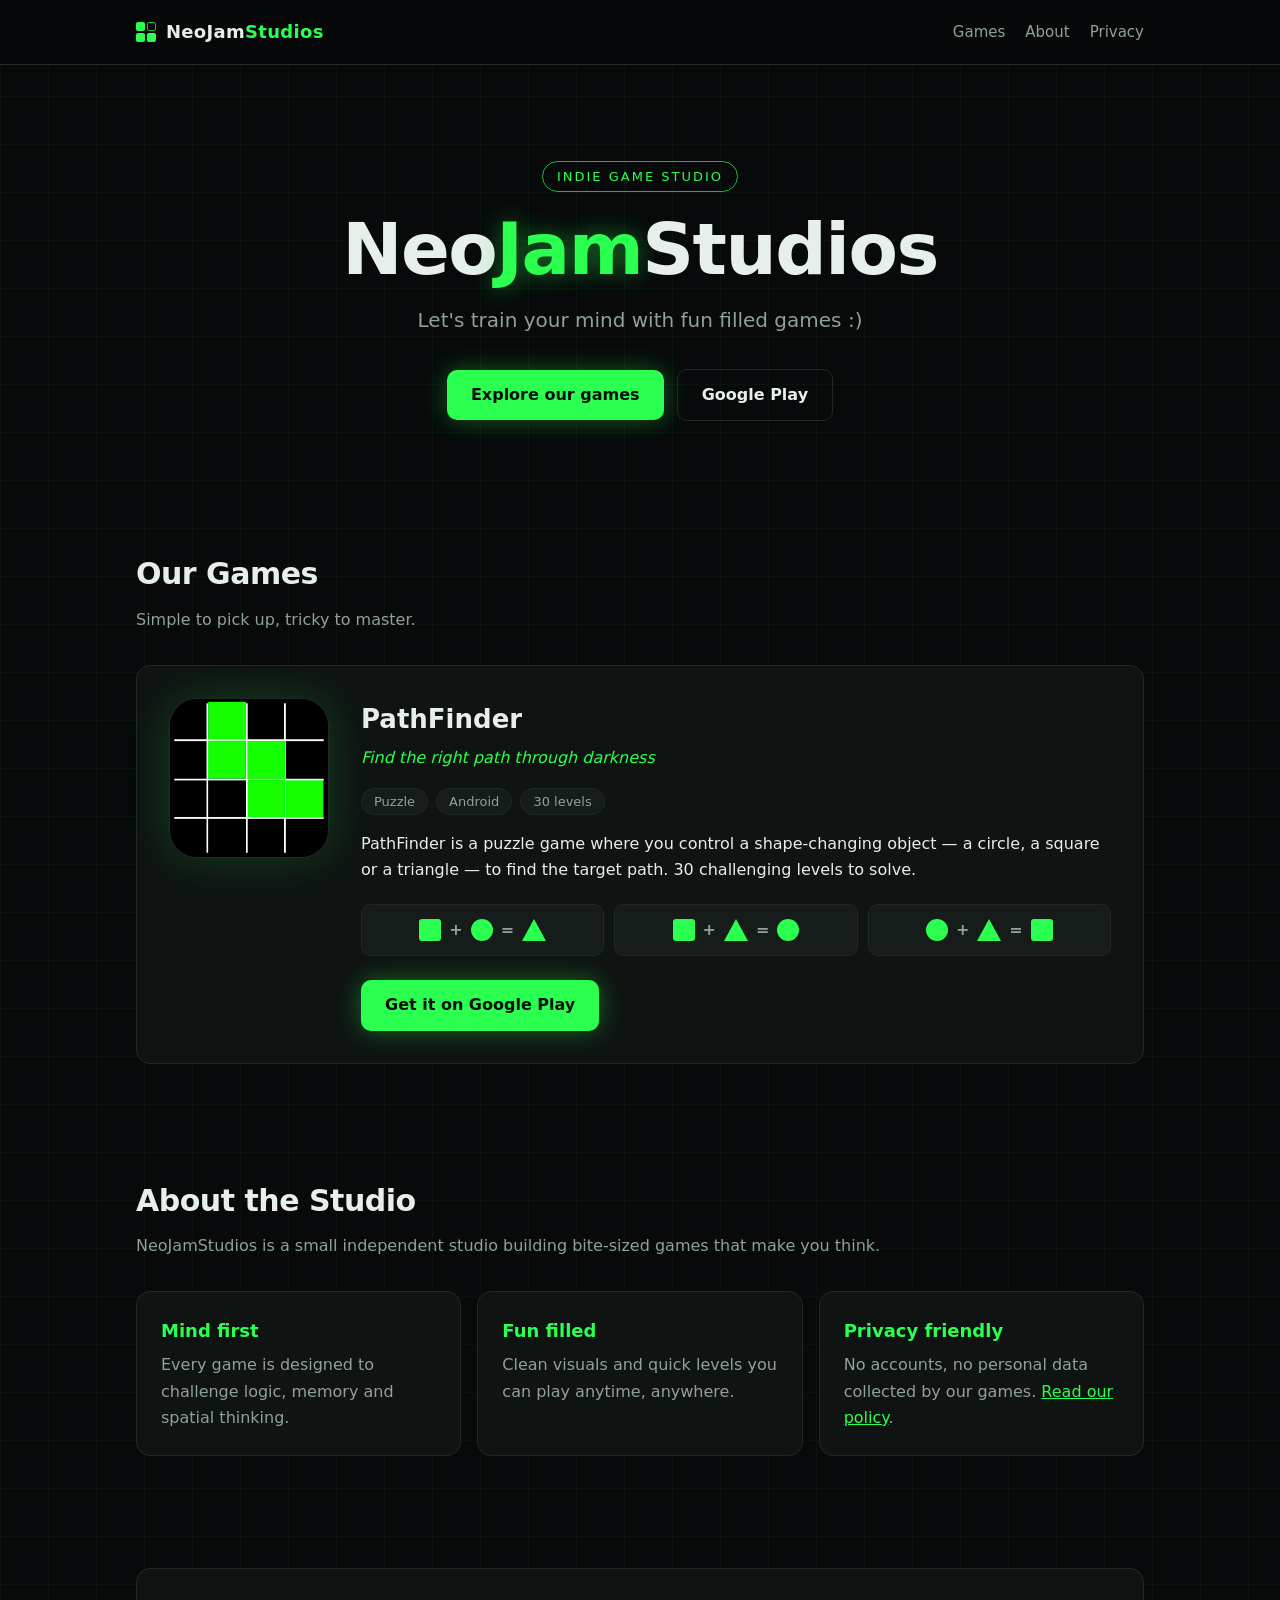
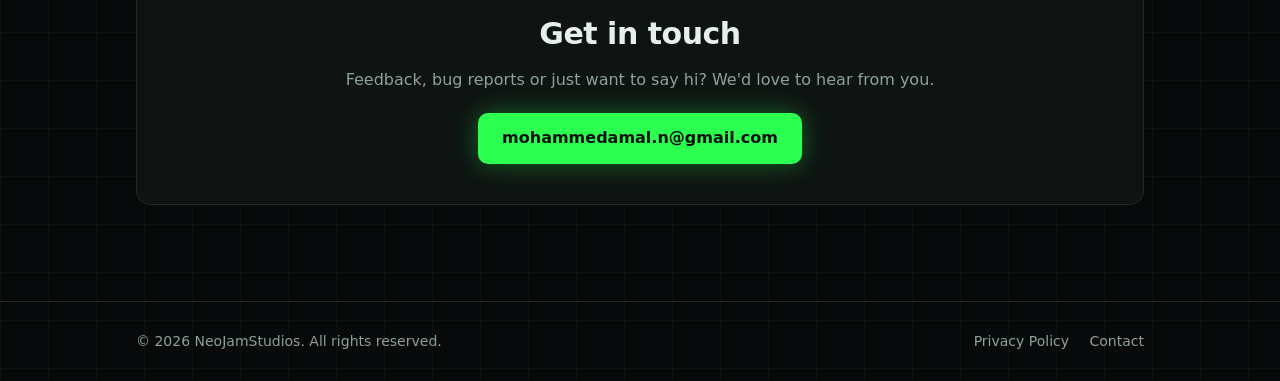
==== index.html @ b83e7f76 "initial commit" ====
<!DOCTYPE html>
<html lang="en">
<head>
    <meta charset="UTF-8">
    <meta name="viewport" content="width=device-width, initial-scale=1.0">
    <title>NeoJamStudios</title>
    <meta name="description" content="NeoJamStudios is an indie game studio making fun, mind-training puzzle games. Let's train your mind with fun filled games :)">
    <meta property="og:title" content="NeoJamStudios">
    <meta property="og:description" content="Let's train your mind with fun filled games :)">
    <meta property="og:image" content="pathfinder-icon.png">
    <link rel="icon" type="image/png" href="pathfinder-icon.png">
    <link rel="stylesheet" href="style.css">
</head>
<body>

<nav class="nav">
    <div class="wrap">
        <a class="brand" href="index.html">
            <span class="logo"><i></i><i></i><i></i><i></i></span>
            <span class="brand-name">NeoJam<span>Studios</span></span>
        </a>
        <div class="nav-links">
            <a href="#games">Games</a>
            <a class="hide-sm" href="#about">About</a>
            <a href="privacy-policy.html">Privacy</a>
        </div>
    </div>
</nav>

<header class="hero">
    <div class="wrap">
        <div class="eyebrow">Indie Game Studio</div>
        <h1>Neo<span>Jam</span>Studios</h1>
        <p>Let's train your mind with fun filled games :)</p>
        <a class="btn btn-primary" href="#games">Explore our games</a>
        <a class="btn btn-ghost" href="https://play.google.com/store/apps/dev?id=5590754202147492499" target="_blank" rel="noopener noreferrer">Google Play</a>
    </div>
</header>

<main>
    <section id="games">
        <div class="wrap">
            <h2 class="section-title">Our Games</h2>
            <p class="section-sub">Simple to pick up, tricky to master.</p>

            <article class="game">
                <img src="pathfinder-icon.png" alt="PathFinder game icon" width="160" height="160">
                <div>
                    <h3>PathFinder</h3>
                    <p class="tagline">Find the right path through darkness</p>
                    <div class="tags">
                        <span class="tag">Puzzle</span>
                        <span class="tag">Android</span>
                        <span class="tag">30 levels</span>
                    </div>
                    <p>
                        PathFinder is a puzzle game where you control a shape-changing object
                        &mdash; a circle, a square or a triangle &mdash; to find the target path.
                        30 challenging levels to solve.
                    </p>

                    <div class="combos" aria-label="Shape combination tips">
                        <div class="combo"><span class="shape sq"></span>+<span class="shape ci"></span>=<span class="shape tr"></span></div>
                        <div class="combo"><span class="shape sq"></span>+<span class="shape tr"></span>=<span class="shape ci"></span></div>
                        <div class="combo"><span class="shape ci"></span>+<span class="shape tr"></span>=<span class="shape sq"></span></div>
                    </div>

                    <a class="btn btn-primary" href="https://play.google.com/store/apps/details?id=com.MindGaze.PathFinder" target="_blank" rel="noopener noreferrer">Get it on Google Play</a>
                </div>
            </article>
        </div>
    </section>

    <section id="about">
        <div class="wrap">
            <h2 class="section-title">About the Studio</h2>
            <p class="section-sub">
                NeoJamStudios is a small independent studio building bite-sized games that
                make you think.
            </p>
            <div class="about-grid">
                <div class="pill">
                    <h4>Mind first</h4>
                    <p>Every game is designed to challenge logic, memory and spatial thinking.</p>
                </div>
                <div class="pill">
                    <h4>Fun filled</h4>
                    <p>Clean visuals and quick levels you can play anytime, anywhere.</p>
                </div>
                <div class="pill">
                    <h4>Privacy friendly</h4>
                    <p>No accounts, no personal data collected by our games.
                        <a href="privacy-policy.html">Read our policy</a>.</p>
                </div>
            </div>
        </div>
    </section>

    <section id="contact">
        <div class="wrap">
            <div class="contact">
                <h2 class="section-title">Get in touch</h2>
                <p>Feedback, bug reports or just want to say hi? We'd love to hear from you.</p>
                <a class="btn btn-primary" href="mailto:mohammedamal.n@gmail.com">mohammedamal.n@gmail.com</a>
            </div>
        </div>
    </section>
</main>

<footer>
    <div class="wrap">
        <span>&copy; 2026 NeoJamStudios. All rights reserved.</span>
        <span>
            <a href="privacy-policy.html">Privacy Policy</a>
            <a href="mailto:mohammedamal.n@gmail.com">Contact</a>
        </span>
    </div>
</footer>

</body>
</html>
---- style.css ----
:root {
    --bg: #07090a;
    --surface: #0f1412;
    --surface-2: #151c19;
    --border: #1f2a25;
    --text: #e6efe9;
    --muted: #8fa198;
    --neon: #2bff4f;
    --neon-dim: #1fb83a;
    --radius: 14px;
    --max: 1040px;
}

* { box-sizing: border-box; }

html { scroll-behavior: smooth; }

body {
    margin: 0;
    font-family: "Inter", system-ui, -apple-system, "Segoe UI", Roboto, Arial, sans-serif;
    background-color: var(--bg);
    background-image:
        linear-gradient(rgba(43, 255, 79, 0.04) 1px, transparent 1px),
        linear-gradient(90deg, rgba(43, 255, 79, 0.04) 1px, transparent 1px);
    background-size: 48px 48px;
    color: var(--text);
    line-height: 1.65;
    -webkit-font-smoothing: antialiased;
}

a { color: var(--neon); }
a:hover { color: #7dff92; }

.wrap {
    max-width: var(--max);
    margin: 0 auto;
    padding: 0 16px;
}

/* ---------- Nav ---------- */
.nav {
    position: sticky;
    top: 0;
    z-index: 10;
    background: rgba(7, 9, 10, 0.85);
    backdrop-filter: blur(8px);
    border-bottom: 1px solid var(--border);
}
.nav .wrap {
    display: flex;
    align-items: center;
    justify-content: space-between;
    height: 64px;
    gap: 16px;
}
.brand {
    display: flex;
    align-items: center;
    gap: 10px;
    color: var(--text);
    text-decoration: none;
    font-weight: 800;
    letter-spacing: 0.3px;
    font-size: 18px;
}
.brand:hover { color: var(--text); }
.brand-name span { color: var(--neon); }
.logo {
    display: grid;
    grid-template-columns: repeat(2, 9px);
    gap: 2px;
}
.logo i {
    width: 9px;
    height: 9px;
    background: var(--neon);
    border-radius: 2px;
}
.logo i:nth-child(2) { background: transparent; border: 1px solid var(--neon-dim); }
.nav-links {
    display: flex;
    gap: 20px;
    font-size: 15px;
}
.nav-links a {
    color: var(--muted);
    text-decoration: none;
}
.nav-links a:hover { color: var(--neon); }

/* ---------- Hero ---------- */
.hero {
    padding: 96px 0 72px;
    text-align: center;
}
.eyebrow {
    display: inline-block;
    font-size: 13px;
    letter-spacing: 2px;
    text-transform: uppercase;
    color: var(--neon);
    border: 1px solid var(--neon-dim);
    border-radius: 999px;
    padding: 4px 14px;
    margin-bottom: 20px;
}
.hero h1 {
    font-size: clamp(40px, 8vw, 72px);
    line-height: 1.05;
    margin: 0 0 16px;
    letter-spacing: -1.5px;
}
.hero h1 span {
    color: var(--neon);
    text-shadow: 0 0 24px rgba(43, 255, 79, 0.45);
}
.hero p {
    font-size: clamp(17px, 2.4vw, 20px);
    color: var(--muted);
    max-width: 560px;
    margin: 0 auto 32px;
}

.btn {
    display: inline-block;
    padding: 12px 24px;
    border-radius: 10px;
    font-weight: 700;
    text-decoration: none;
    transition: transform 0.15s ease, box-shadow 0.15s ease;
}
.btn-primary {
    background: var(--neon);
    color: #041006;
    box-shadow: 0 0 24px rgba(43, 255, 79, 0.35);
}
.btn-primary:hover {
    color: #041006;
    transform: translateY(-2px);
    box-shadow: 0 0 36px rgba(43, 255, 79, 0.55);
}
.btn-ghost {
    border: 1px solid var(--border);
    color: var(--text);
    margin-left: 8px;
}
.btn-ghost:hover { color: var(--neon); border-color: var(--neon-dim); }

/* ---------- Sections ---------- */
section { padding: 56px 0; }
.section-title {
    font-size: 30px;
    margin: 0 0 8px;
    letter-spacing: -0.5px;
}
.section-sub {
    color: var(--muted);
    margin: 0 0 32px;
}

/* ---------- Game card ---------- */
.game {
    display: grid;
    grid-template-columns: 160px 1fr;
    gap: 32px;
    background: var(--surface);
    border: 1px solid var(--border);
    border-radius: var(--radius);
    padding: 32px;
}
.game img {
    width: 160px;
    height: 160px;
    border-radius: 28px;
    border: 1px solid var(--border);
    box-shadow: 0 0 40px rgba(43, 255, 79, 0.18);
}
.game h3 {
    font-size: 26px;
    margin: 0 0 4px;
}
.tagline {
    color: var(--neon);
    margin: 0 0 12px;
    font-style: italic;
}
.tags {
    display: flex;
    flex-wrap: wrap;
    gap: 8px;
    margin-bottom: 16px;
}
.tag {
    font-size: 13px;
    color: var(--muted);
    background: var(--surface-2);
    border: 1px solid var(--border);
    border-radius: 999px;
    padding: 2px 12px;
}
.game p { margin: 0 0 16px; }

.combos {
    display: grid;
    grid-template-columns: repeat(auto-fit, minmax(190px, 1fr));
    gap: 10px;
    margin: 20px 0 24px;
}
.combo {
    display: flex;
    align-items: center;
    justify-content: center;
    gap: 8px;
    background: var(--surface-2);
    border: 1px solid var(--border);
    border-radius: 10px;
    padding: 12px;
    color: var(--muted);
    font-weight: 700;
}
.shape { width: 22px; height: 22px; display: inline-block; }
.shape.sq { background: var(--neon); border-radius: 3px; }
.shape.ci { background: var(--neon); border-radius: 50%; }
.shape.tr {
    width: 0; height: 0;
    border-left: 12px solid transparent;
    border-right: 12px solid transparent;
    border-bottom: 22px solid var(--neon);
}

/* ---------- About ---------- */
.about-grid {
    display: grid;
    grid-template-columns: repeat(3, 1fr);
    gap: 16px;
}
.pill {
    background: var(--surface);
    border: 1px solid var(--border);
    border-radius: var(--radius);
    padding: 24px;
}
.pill h4 {
    margin: 0 0 6px;
    font-size: 18px;
    color: var(--neon);
}
.pill p { margin: 0; color: var(--muted); }

.contact {
    text-align: center;
    background: var(--surface);
    border: 1px solid var(--border);
    border-radius: var(--radius);
    padding: 40px 24px;
}
.contact p { color: var(--muted); margin: 0 0 20px; }

/* ---------- Footer ---------- */
footer {
    border-top: 1px solid var(--border);
    margin-top: 40px;
    padding: 28px 0;
    color: var(--muted);
    font-size: 14px;
}
footer .wrap {
    display: flex;
    flex-wrap: wrap;
    justify-content: space-between;
    gap: 12px;
}
footer a { color: var(--muted); text-decoration: none; margin-left: 16px; }
footer a:first-child { margin-left: 0; }
footer a:hover { color: var(--neon); }

/* ---------- Policy page ---------- */
.policy {
    background: var(--surface);
    border: 1px solid var(--border);
    border-radius: var(--radius);
    padding: 40px;
    margin: 48px auto;
    max-width: 860px;
}
.policy h1 {
    font-size: clamp(30px, 5vw, 40px);
    margin: 0 0 8px;
    padding-bottom: 16px;
    border-bottom: 1px solid var(--border);
}
.policy h2 {
    font-size: 22px;
    margin: 36px 0 8px;
    color: var(--neon);
}
.policy h3 { font-size: 17px; margin: 20px 0 4px; }
.policy p, .policy li { font-size: 16px; color: #cfdad4; }
.policy ul { padding-left: 22px; }
.policy li { margin-bottom: 4px; }
.policy strong { color: var(--text); }
.updated { color: var(--muted); font-size: 14px; }
.back {
    display: inline-block;
    margin-top: 24px;
    text-decoration: none;
}

/* ---------- Responsive ---------- */
@media (max-width: 720px) {
    .hero { padding: 64px 0 48px; }
    .game { grid-template-columns: 1fr; padding: 24px; text-align: center; }
    .game img { margin: 0 auto; width: 128px; height: 128px; }
    .tags { justify-content: center; }
    .about-grid { grid-template-columns: 1fr; }
    .policy { padding: 24px; margin: 24px 0; }
    .nav-links { gap: 14px; font-size: 14px; }
    .btn-ghost { margin: 12px 0 0; }
}
@media (max-width: 420px) {
    .nav-links a.hide-sm { display: none; }
}
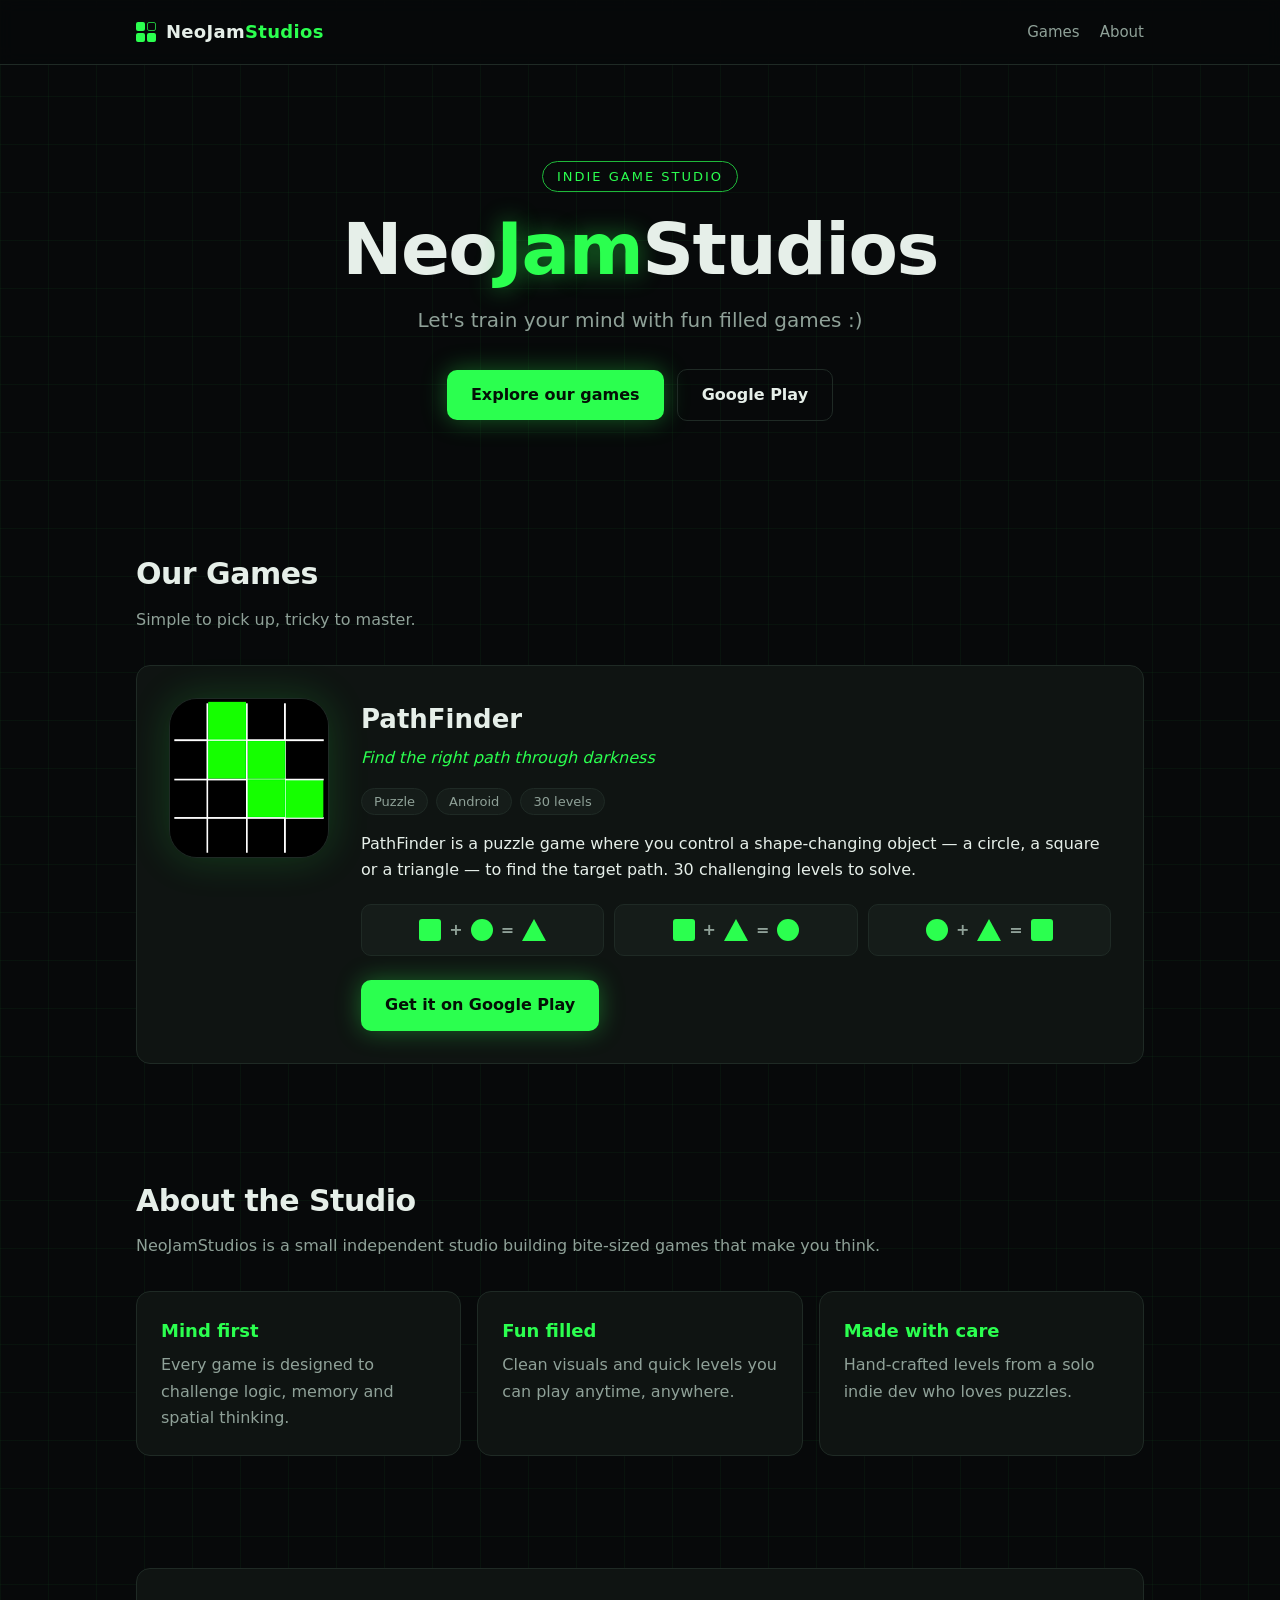
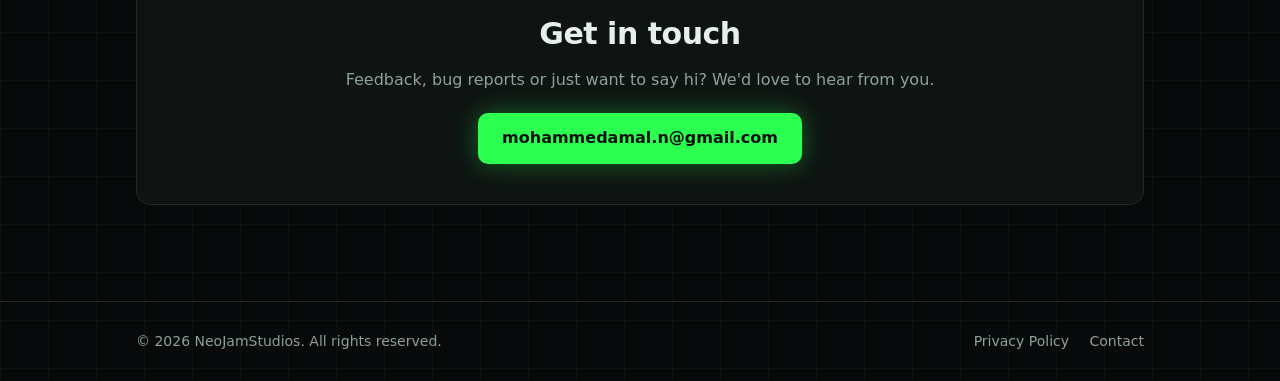
==== commit e4901648: "changes 1" ====
--- a/index.html
+++ b/index.html
@@ -8,7 +8,7 @@
     <meta property="og:title" content="NeoJamStudios">
     <meta property="og:description" content="Let's train your mind with fun filled games :)">
     <meta property="og:image" content="pathfinder-icon.png">
-    <link rel="icon" type="image/png" href="pathfinder-icon.png">
+    <link rel="icon" type="image/svg+xml" href="favicon.svg">
     <link rel="stylesheet" href="style.css">
 </head>
 <body>
@@ -22,7 +22,6 @@
         <div class="nav-links">
             <a href="#games">Games</a>
             <a class="hide-sm" href="#about">About</a>
-            <a href="privacy-policy.html">Privacy</a>
         </div>
     </div>
 </nav>
@@ -88,9 +87,8 @@
                     <p>Clean visuals and quick levels you can play anytime, anywhere.</p>
                 </div>
                 <div class="pill">
-                    <h4>Privacy friendly</h4>
-                    <p>No accounts, no personal data collected by our games.
-                        <a href="privacy-policy.html">Read our policy</a>.</p>
+                    <h4>Made with care</h4>
+                    <p>Hand-crafted levels from a solo indie dev who loves puzzles.</p>
                 </div>
             </div>
         </div>
--- a/style.css
+++ b/style.css
@@ -300,6 +300,44 @@
 .policy li { margin-bottom: 4px; }
 .policy strong { color: var(--text); }
 .updated { color: var(--muted); font-size: 14px; }
+.crumb { font-size: 14px; color: var(--muted); margin: 0 0 8px; }
+.crumb a { text-decoration: none; }
+
+.policy-list {
+    list-style: none;
+    padding: 0;
+    margin: 24px 0 0;
+    display: grid;
+    gap: 12px;
+}
+.policy .policy-list li { margin: 0; }
+.policy-item {
+    display: flex;
+    align-items: center;
+    gap: 16px;
+    padding: 16px;
+    background: var(--surface-2);
+    border: 1px solid var(--border);
+    border-radius: 12px;
+    color: var(--text);
+    text-decoration: none;
+    transition: border-color 0.15s ease, transform 0.15s ease;
+}
+.policy-item:hover {
+    color: var(--text);
+    border-color: var(--neon-dim);
+    transform: translateY(-2px);
+}
+.policy-item img {
+    width: 56px;
+    height: 56px;
+    border-radius: 12px;
+    border: 1px solid var(--border);
+    flex-shrink: 0;
+}
+.policy-item strong { display: block; font-size: 18px; }
+.policy-item small { color: var(--muted); font-size: 14px; }
+.policy-item .arrow { margin-left: auto; color: var(--neon); font-size: 20px; }
 .back {
     display: inline-block;
     margin-top: 24px;
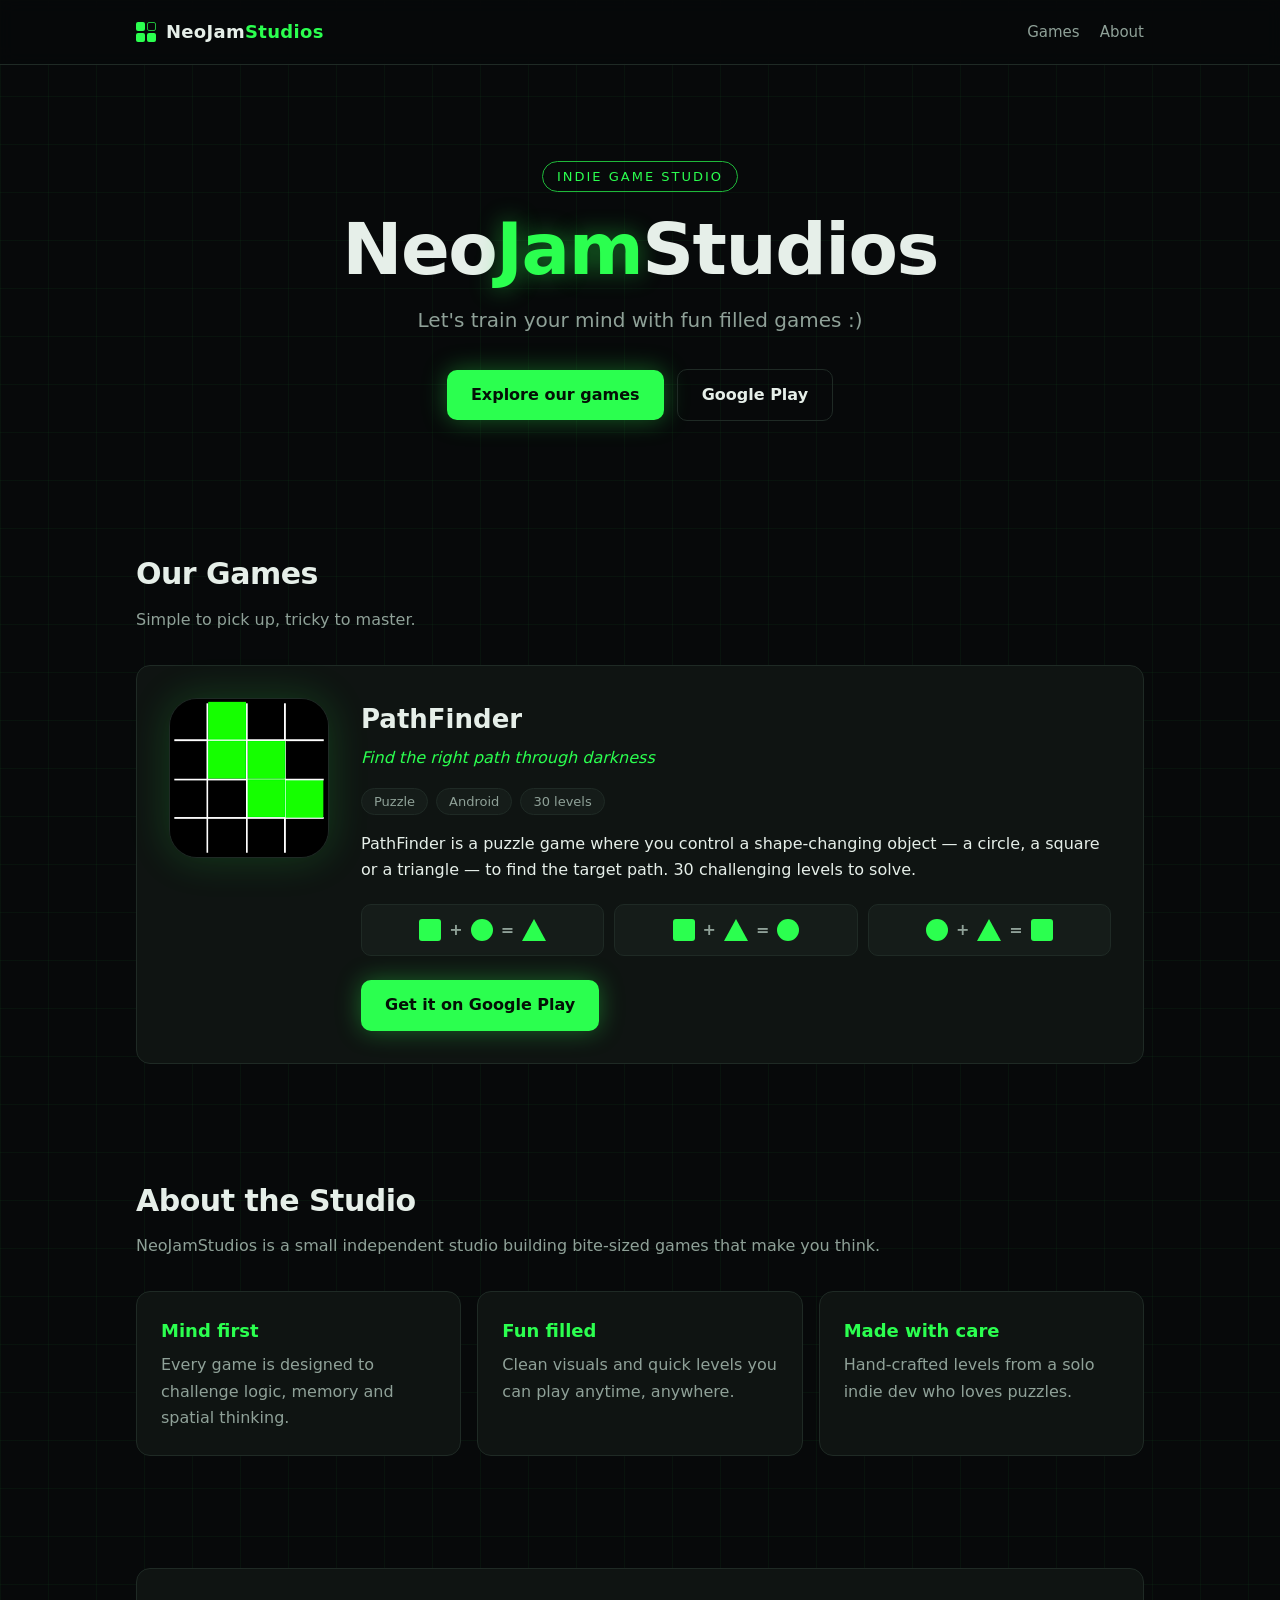
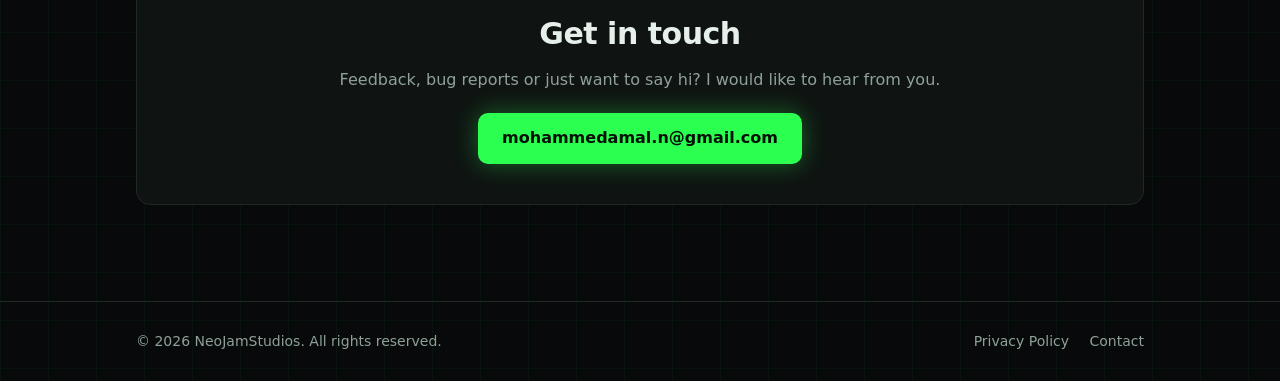
==== commit a247ed89: "we to i" ====
--- a/index.html
+++ b/index.html
@@ -98,7 +98,7 @@
         <div class="wrap">
             <div class="contact">
                 <h2 class="section-title">Get in touch</h2>
-                <p>Feedback, bug reports or just want to say hi? We'd love to hear from you.</p>
+                <p>Feedback, bug reports or just want to say hi? I would like to hear from you.</p>
                 <a class="btn btn-primary" href="mailto:mohammedamal.n@gmail.com">mohammedamal.n@gmail.com</a>
             </div>
         </div>
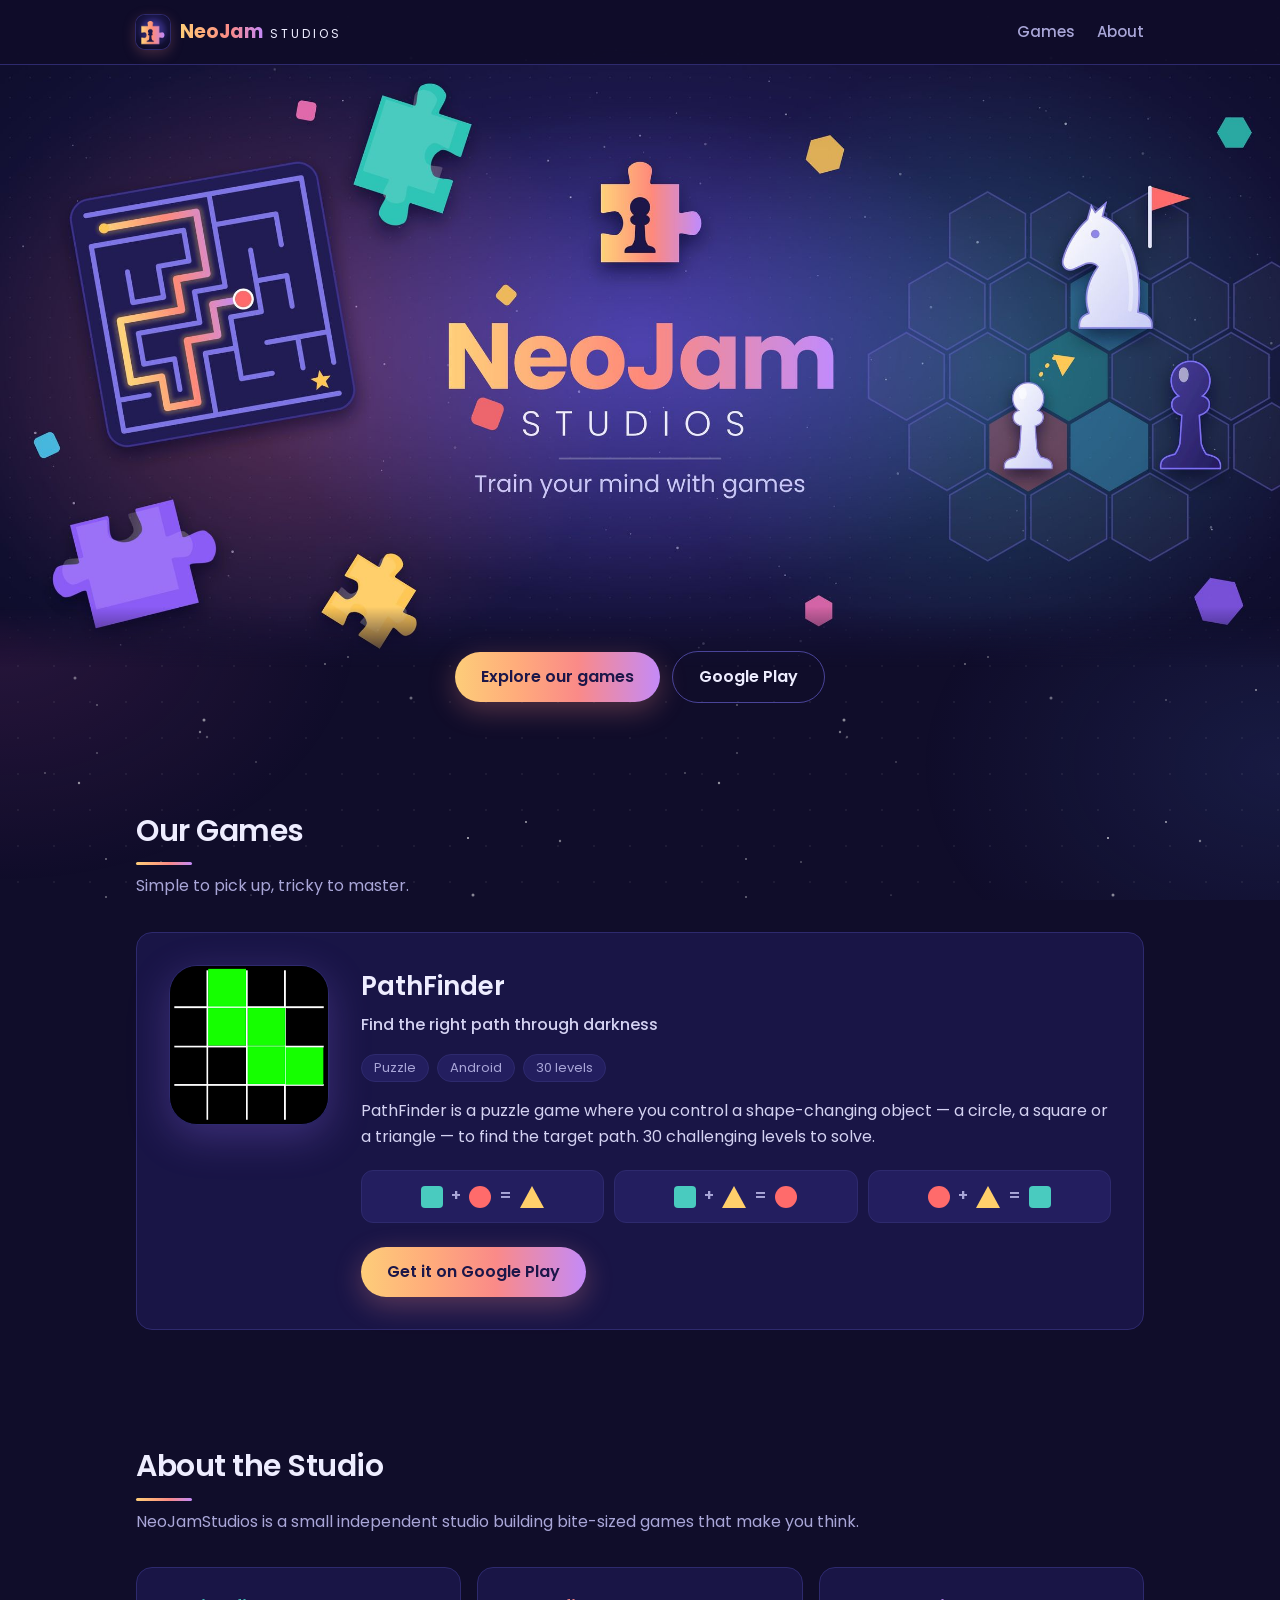
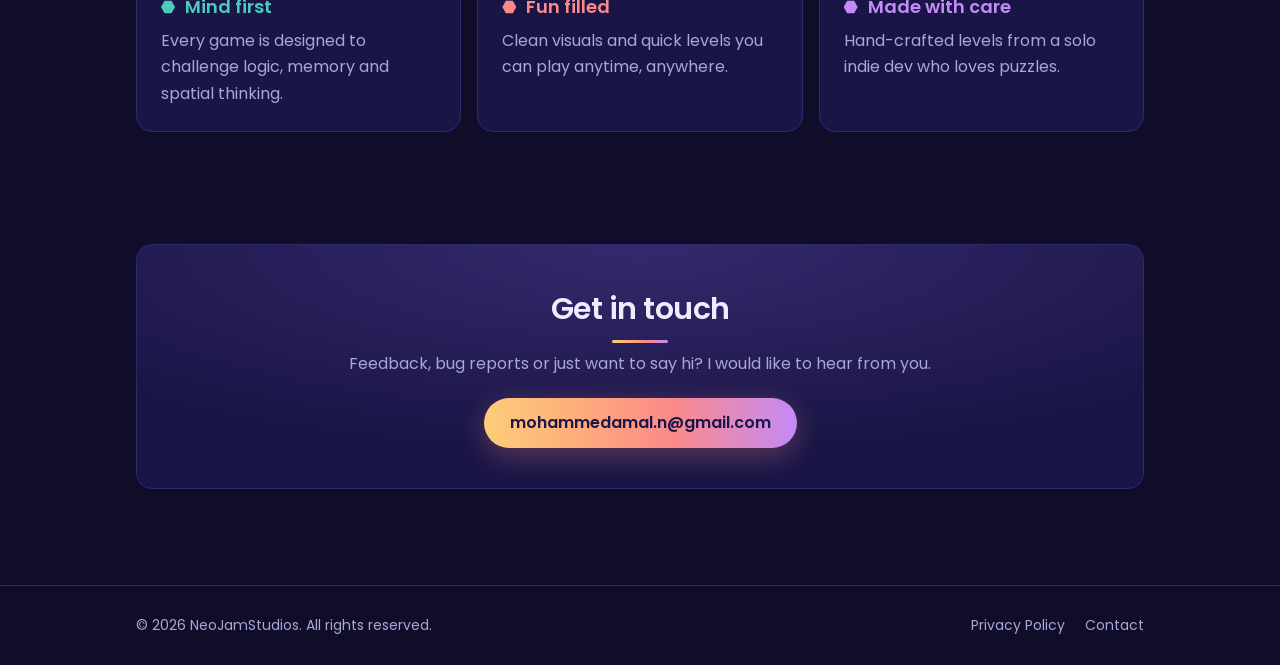
==== commit 2d2cb7c5: "privacy policy sgs, jelbow" ====
--- a/index.html
+++ b/index.html
@@ -7,8 +7,13 @@
     <meta name="description" content="NeoJamStudios is an indie game studio making fun, mind-training puzzle games. Let's train your mind with fun filled games :)">
     <meta property="og:title" content="NeoJamStudios">
     <meta property="og:description" content="Let's train your mind with fun filled games :)">
-    <meta property="og:image" content="pathfinder-icon.png">
-    <link rel="icon" type="image/svg+xml" href="favicon.svg">
+    <meta property="og:image" content="https://neojamstudios.pages.dev/banner.jpg">
+    <meta name="theme-color" content="#100d2a">
+    <link rel="icon" type="image/png" href="favicon.png">
+    <link rel="apple-touch-icon" href="logo.png">
+    <link rel="preconnect" href="https://fonts.googleapis.com">
+    <link rel="preconnect" href="https://fonts.gstatic.com" crossorigin>
+    <link rel="stylesheet" href="https://fonts.googleapis.com/css2?family=Poppins:wght@400;500;600;700&display=swap">
     <link rel="stylesheet" href="style.css">
 </head>
 <body>
@@ -16,8 +21,8 @@
 <nav class="nav">
     <div class="wrap">
         <a class="brand" href="index.html">
-            <span class="logo"><i></i><i></i><i></i><i></i></span>
-            <span class="brand-name">NeoJam<span>Studios</span></span>
+            <img class="logo" src="logo.png" alt="" width="34" height="34">
+            <span class="brand-name"><b>NeoJam</b><span>Studios</span></span>
         </a>
         <div class="nav-links">
             <a href="#games">Games</a>
@@ -27,10 +32,13 @@
 </nav>
 
 <header class="hero">
-    <div class="wrap">
-        <div class="eyebrow">Indie Game Studio</div>
-        <h1>Neo<span>Jam</span>Studios</h1>
-        <p>Let's train your mind with fun filled games :)</p>
+    <h1>
+        <picture>
+            <source media="(max-width: 760px)" srcset="banner-mobile.jpg" width="1080" height="1110">
+            <img src="banner.jpg" alt="NeoJamStudios: Train your mind with games" width="2400" height="1128">
+        </picture>
+    </h1>
+    <div class="wrap hero-actions">
         <a class="btn btn-primary" href="#games">Explore our games</a>
         <a class="btn btn-ghost" href="https://play.google.com/store/apps/dev?id=5590754202147492499" target="_blank" rel="noopener noreferrer">Google Play</a>
     </div>
--- a/style.css
+++ b/style.css
@@ -1,13 +1,26 @@
 :root {
-    --bg: #07090a;
-    --surface: #0f1412;
-    --surface-2: #151c19;
-    --border: #1f2a25;
-    --text: #e6efe9;
-    --muted: #8fa198;
-    --neon: #2bff4f;
-    --neon-dim: #1fb83a;
-    --radius: 14px;
+    --bg: #100d2a;
+    --surface: rgba(30, 26, 82, 0.72);
+    --surface-2: rgba(44, 38, 112, 0.6);
+    --border: #2e2a6e;
+    --border-strong: #4a4499;
+    --text: #eeedff;
+    --body: #d4d2f2;
+    --muted: #a9a6d8;
+    --ink: #1c1649;
+
+    /* Brand colors, from the NeoJam wordmark and the banner's pieces */
+    --gold: #fdcd79;
+    --peach: #ffac7b;
+    --coral: #fa8a88;
+    --lavender: #c48af8;
+    --teal: #49cbbf;
+    --purple: #9b71f7;
+    --yellow: #ffcf6b;
+    --red: #ff6b6b;
+    --gradient: linear-gradient(90deg, var(--gold) 0%, var(--peach) 30%, var(--coral) 60%, var(--lavender) 100%);
+
+    --radius: 16px;
     --max: 1040px;
 }
 
@@ -17,19 +30,33 @@
 
 body {
     margin: 0;
-    font-family: "Inter", system-ui, -apple-system, "Segoe UI", Roboto, Arial, sans-serif;
+    font-family: "Poppins", system-ui, -apple-system, "Segoe UI", Roboto, Arial, sans-serif;
     background-color: var(--bg);
-    background-image:
-        linear-gradient(rgba(43, 255, 79, 0.04) 1px, transparent 1px),
-        linear-gradient(90deg, rgba(43, 255, 79, 0.04) 1px, transparent 1px);
-    background-size: 48px 48px;
     color: var(--text);
     line-height: 1.65;
     -webkit-font-smoothing: antialiased;
 }
 
-a { color: var(--neon); }
-a:hover { color: #7dff92; }
+/* Starfield and soft glows, fixed behind the page like the banner's sky */
+body::before {
+    content: "";
+    position: fixed;
+    inset: 0;
+    z-index: -1;
+    pointer-events: none;
+    background:
+        url("stars.svg") 0 0 / 640px 640px,
+        radial-gradient(circle, rgba(255, 255, 255, 0.06) 0 1px, transparent 1.5px) 0 0 / 36px 36px,
+        radial-gradient(60% 45% at 50% 35%, rgba(76, 64, 180, 0.32), transparent 70%),
+        radial-gradient(40% 40% at 0% 70%, rgba(150, 60, 140, 0.18), transparent 70%),
+        radial-gradient(40% 40% at 100% 85%, rgba(60, 90, 180, 0.18), transparent 70%);
+}
+
+::selection { background: rgba(196, 138, 248, 0.35); }
+:focus-visible { outline: 2px solid var(--lavender); outline-offset: 3px; }
+
+a { color: var(--peach); }
+a:hover { color: var(--gold); }
 
 .wrap {
     max-width: var(--max);
@@ -42,8 +69,8 @@
     position: sticky;
     top: 0;
     z-index: 10;
-    background: rgba(7, 9, 10, 0.85);
-    backdrop-filter: blur(8px);
+    background: rgba(16, 13, 42, 0.8);
+    backdrop-filter: blur(10px);
     border-bottom: 1px solid var(--border);
 }
 .nav .wrap {
@@ -59,99 +86,105 @@
     gap: 10px;
     color: var(--text);
     text-decoration: none;
-    font-weight: 800;
-    letter-spacing: 0.3px;
-    font-size: 18px;
+    font-size: 19px;
 }
 .brand:hover { color: var(--text); }
-.brand-name span { color: var(--neon); }
 .logo {
-    display: grid;
-    grid-template-columns: repeat(2, 9px);
-    gap: 2px;
-}
-.logo i {
-    width: 9px;
-    height: 9px;
-    background: var(--neon);
-    border-radius: 2px;
-}
-.logo i:nth-child(2) { background: transparent; border: 1px solid var(--neon-dim); }
+    width: 34px;
+    height: 34px;
+    border-radius: 9px;
+    box-shadow: 0 0 0 1px var(--border), 0 4px 14px rgba(250, 138, 136, 0.25);
+}
+.brand-name b {
+    font-weight: 700;
+    background: var(--gradient);
+    -webkit-background-clip: text;
+    background-clip: text;
+    color: transparent;
+}
+.brand-name span {
+    margin-left: 7px;
+    font-size: 12px;
+    font-weight: 400;
+    letter-spacing: 3px;
+    text-transform: uppercase;
+}
 .nav-links {
     display: flex;
-    gap: 20px;
+    gap: 22px;
     font-size: 15px;
+    font-weight: 500;
 }
 .nav-links a {
     color: var(--muted);
     text-decoration: none;
 }
-.nav-links a:hover { color: var(--neon); }
+.nav-links a:hover { color: var(--text); }
 
 /* ---------- Hero ---------- */
 .hero {
-    padding: 96px 0 72px;
+    padding: 0 0 48px;
     text-align: center;
 }
-.eyebrow {
-    display: inline-block;
-    font-size: 13px;
-    letter-spacing: 2px;
-    text-transform: uppercase;
-    color: var(--neon);
-    border: 1px solid var(--neon-dim);
-    border-radius: 999px;
-    padding: 4px 14px;
-    margin-bottom: 20px;
-}
 .hero h1 {
-    font-size: clamp(40px, 8vw, 72px);
-    line-height: 1.05;
-    margin: 0 0 16px;
-    letter-spacing: -1.5px;
-}
-.hero h1 span {
-    color: var(--neon);
-    text-shadow: 0 0 24px rgba(43, 255, 79, 0.45);
-}
-.hero p {
-    font-size: clamp(17px, 2.4vw, 20px);
-    color: var(--muted);
-    max-width: 560px;
-    margin: 0 auto 32px;
+    margin: 0;
+    line-height: 0;
+}
+.hero img {
+    display: block;
+    width: 100%;
+    max-width: 2400px;
+    height: auto;
+    margin: 0 auto;
+    -webkit-mask-image: linear-gradient(to bottom, #000 90%, transparent);
+    mask-image: linear-gradient(to bottom, #000 90%, transparent);
+}
+.hero-actions {
+    position: relative;
+    margin-top: -16px;
 }
 
 .btn {
     display: inline-block;
-    padding: 12px 24px;
-    border-radius: 10px;
-    font-weight: 700;
+    padding: 12px 26px;
+    border-radius: 999px;
+    font-weight: 600;
     text-decoration: none;
-    transition: transform 0.15s ease, box-shadow 0.15s ease;
+    transition: transform 0.15s ease, box-shadow 0.15s ease, border-color 0.15s ease;
 }
 .btn-primary {
-    background: var(--neon);
-    color: #041006;
-    box-shadow: 0 0 24px rgba(43, 255, 79, 0.35);
+    background: var(--gradient);
+    color: var(--ink);
+    box-shadow: 0 8px 28px rgba(250, 138, 136, 0.3);
 }
 .btn-primary:hover {
-    color: #041006;
+    color: var(--ink);
     transform: translateY(-2px);
-    box-shadow: 0 0 36px rgba(43, 255, 79, 0.55);
+    box-shadow: 0 12px 36px rgba(196, 138, 248, 0.45);
 }
 .btn-ghost {
-    border: 1px solid var(--border);
+    border: 1px solid var(--border-strong);
     color: var(--text);
     margin-left: 8px;
 }
-.btn-ghost:hover { color: var(--neon); border-color: var(--neon-dim); }
+.btn-ghost:hover { color: var(--text); border-color: var(--lavender); transform: translateY(-2px); }
 
 /* ---------- Sections ---------- */
 section { padding: 56px 0; }
 .section-title {
     font-size: 30px;
+    font-weight: 600;
     margin: 0 0 8px;
     letter-spacing: -0.5px;
+}
+.section-title::after {
+    content: "";
+    display: block;
+    width: 56px;
+    height: 3px;
+    margin-top: 6px;
+    border-radius: 3px;
+    background: var(--gradient);
 }
 .section-sub {
     color: var(--muted);
@@ -173,16 +206,17 @@
     height: 160px;
     border-radius: 28px;
     border: 1px solid var(--border);
-    box-shadow: 0 0 40px rgba(43, 255, 79, 0.18);
+    box-shadow: 0 12px 40px rgba(155, 113, 247, 0.28);
 }
 .game h3 {
     font-size: 26px;
+    font-weight: 600;
     margin: 0 0 4px;
 }
 .tagline {
-    color: var(--neon);
+    color: var(--peach);
+    font-weight: 500;
     margin: 0 0 12px;
-    font-style: italic;
 }
 .tags {
     display: flex;
@@ -198,7 +232,7 @@
     border-radius: 999px;
     padding: 2px 12px;
 }
-.game p { margin: 0 0 16px; }
+.game p { margin: 0 0 16px; color: var(--body); }
 
 .combos {
     display: grid;
@@ -213,19 +247,19 @@
     gap: 8px;
     background: var(--surface-2);
     border: 1px solid var(--border);
-    border-radius: 10px;
+    border-radius: 12px;
     padding: 12px;
     color: var(--muted);
-    font-weight: 700;
+    font-weight: 600;
 }
 .shape { width: 22px; height: 22px; display: inline-block; }
-.shape.sq { background: var(--neon); border-radius: 3px; }
-.shape.ci { background: var(--neon); border-radius: 50%; }
+.shape.sq { background: var(--teal); border-radius: 4px; }
+.shape.ci { background: var(--red); border-radius: 50%; }
 .shape.tr {
     width: 0; height: 0;
     border-left: 12px solid transparent;
     border-right: 12px solid transparent;
-    border-bottom: 22px solid var(--neon);
+    border-bottom: 22px solid var(--yellow);
 }
 
 /* ---------- About ---------- */
@@ -243,17 +277,33 @@
 .pill h4 {
     margin: 0 0 6px;
     font-size: 18px;
-    color: var(--neon);
+    font-weight: 600;
+    color: var(--teal);
+}
+.pill:nth-child(2) h4 { color: var(--coral); }
+.pill:nth-child(3) h4 { color: var(--lavender); }
+.pill h4::before {
+    content: "";
+    display: inline-block;
+    width: 14px;
+    height: 14px;
+    margin-right: 10px;
+    vertical-align: -1px;
+    background: currentColor;
+    clip-path: polygon(25% 5%, 75% 5%, 100% 50%, 75% 95%, 25% 95%, 0 50%);
 }
 .pill p { margin: 0; color: var(--muted); }
 
 .contact {
     text-align: center;
-    background: var(--surface);
+    background:
+        radial-gradient(120% 140% at 50% 0%, rgba(155, 113, 247, 0.22), transparent 60%),
+        var(--surface);
     border: 1px solid var(--border);
     border-radius: var(--radius);
     padding: 40px 24px;
 }
+.contact .section-title::after { margin: 6px auto 0; }
 .contact p { color: var(--muted); margin: 0 0 20px; }
 
 /* ---------- Footer ---------- */
@@ -272,7 +322,7 @@
 }
 footer a { color: var(--muted); text-decoration: none; margin-left: 16px; }
 footer a:first-child { margin-left: 0; }
-footer a:hover { color: var(--neon); }
+footer a:hover { color: var(--text); }
 
 /* ---------- Policy page ---------- */
 .policy {
@@ -285,25 +335,29 @@
 }
 .policy h1 {
     font-size: clamp(30px, 5vw, 40px);
+    font-weight: 600;
+    line-height: 1.3;
     margin: 0 0 8px;
     padding-bottom: 16px;
     border-bottom: 1px solid var(--border);
 }
 .policy h2 {
     font-size: 22px;
+    font-weight: 600;
     margin: 36px 0 8px;
-    color: var(--neon);
-}
-.policy h3 { font-size: 17px; margin: 20px 0 4px; }
-.policy p, .policy li { font-size: 16px; color: #cfdad4; }
+    color: var(--peach);
+}
+.policy h3 { font-size: 17px; font-weight: 600; margin: 20px 0 4px; }
+.policy p, .policy li { font-size: 16px; color: var(--body); }
 .policy ul { padding-left: 22px; }
 .policy li { margin-bottom: 4px; }
+.policy li::marker { color: var(--lavender); }
 .policy strong { color: var(--text); }
 .updated { color: var(--muted); font-size: 14px; }
 .crumb { font-size: 14px; color: var(--muted); margin: 0 0 8px; }
 .crumb a { text-decoration: none; }
 
-.policy-list {
+.policy .policy-list {
     list-style: none;
     padding: 0;
     margin: 24px 0 0;
@@ -318,14 +372,14 @@
     padding: 16px;
     background: var(--surface-2);
     border: 1px solid var(--border);
-    border-radius: 12px;
+    border-radius: 14px;
     color: var(--text);
     text-decoration: none;
     transition: border-color 0.15s ease, transform 0.15s ease;
 }
 .policy-item:hover {
     color: var(--text);
-    border-color: var(--neon-dim);
+    border-color: var(--lavender);
     transform: translateY(-2px);
 }
 .policy-item img {
@@ -335,9 +389,9 @@
     border: 1px solid var(--border);
     flex-shrink: 0;
 }
-.policy-item strong { display: block; font-size: 18px; }
+.policy-item strong { display: block; font-size: 18px; font-weight: 600; overflow-wrap: anywhere; }
 .policy-item small { color: var(--muted); font-size: 14px; }
-.policy-item .arrow { margin-left: auto; color: var(--neon); font-size: 20px; }
+.policy-item .arrow { margin-left: auto; color: var(--peach); font-size: 20px; }
 .back {
     display: inline-block;
     margin-top: 24px;
@@ -346,7 +400,11 @@
 
 /* ---------- Responsive ---------- */
 @media (max-width: 720px) {
-    .hero { padding: 64px 0 48px; }
+    .hero { padding: 0 0 40px; }
+    .hero img {
+        -webkit-mask-image: linear-gradient(to bottom, #000 84%, transparent);
+        mask-image: linear-gradient(to bottom, #000 84%, transparent);
+    }
     .game { grid-template-columns: 1fr; padding: 24px; text-align: center; }
     .game img { margin: 0 auto; width: 128px; height: 128px; }
     .tags { justify-content: center; }
